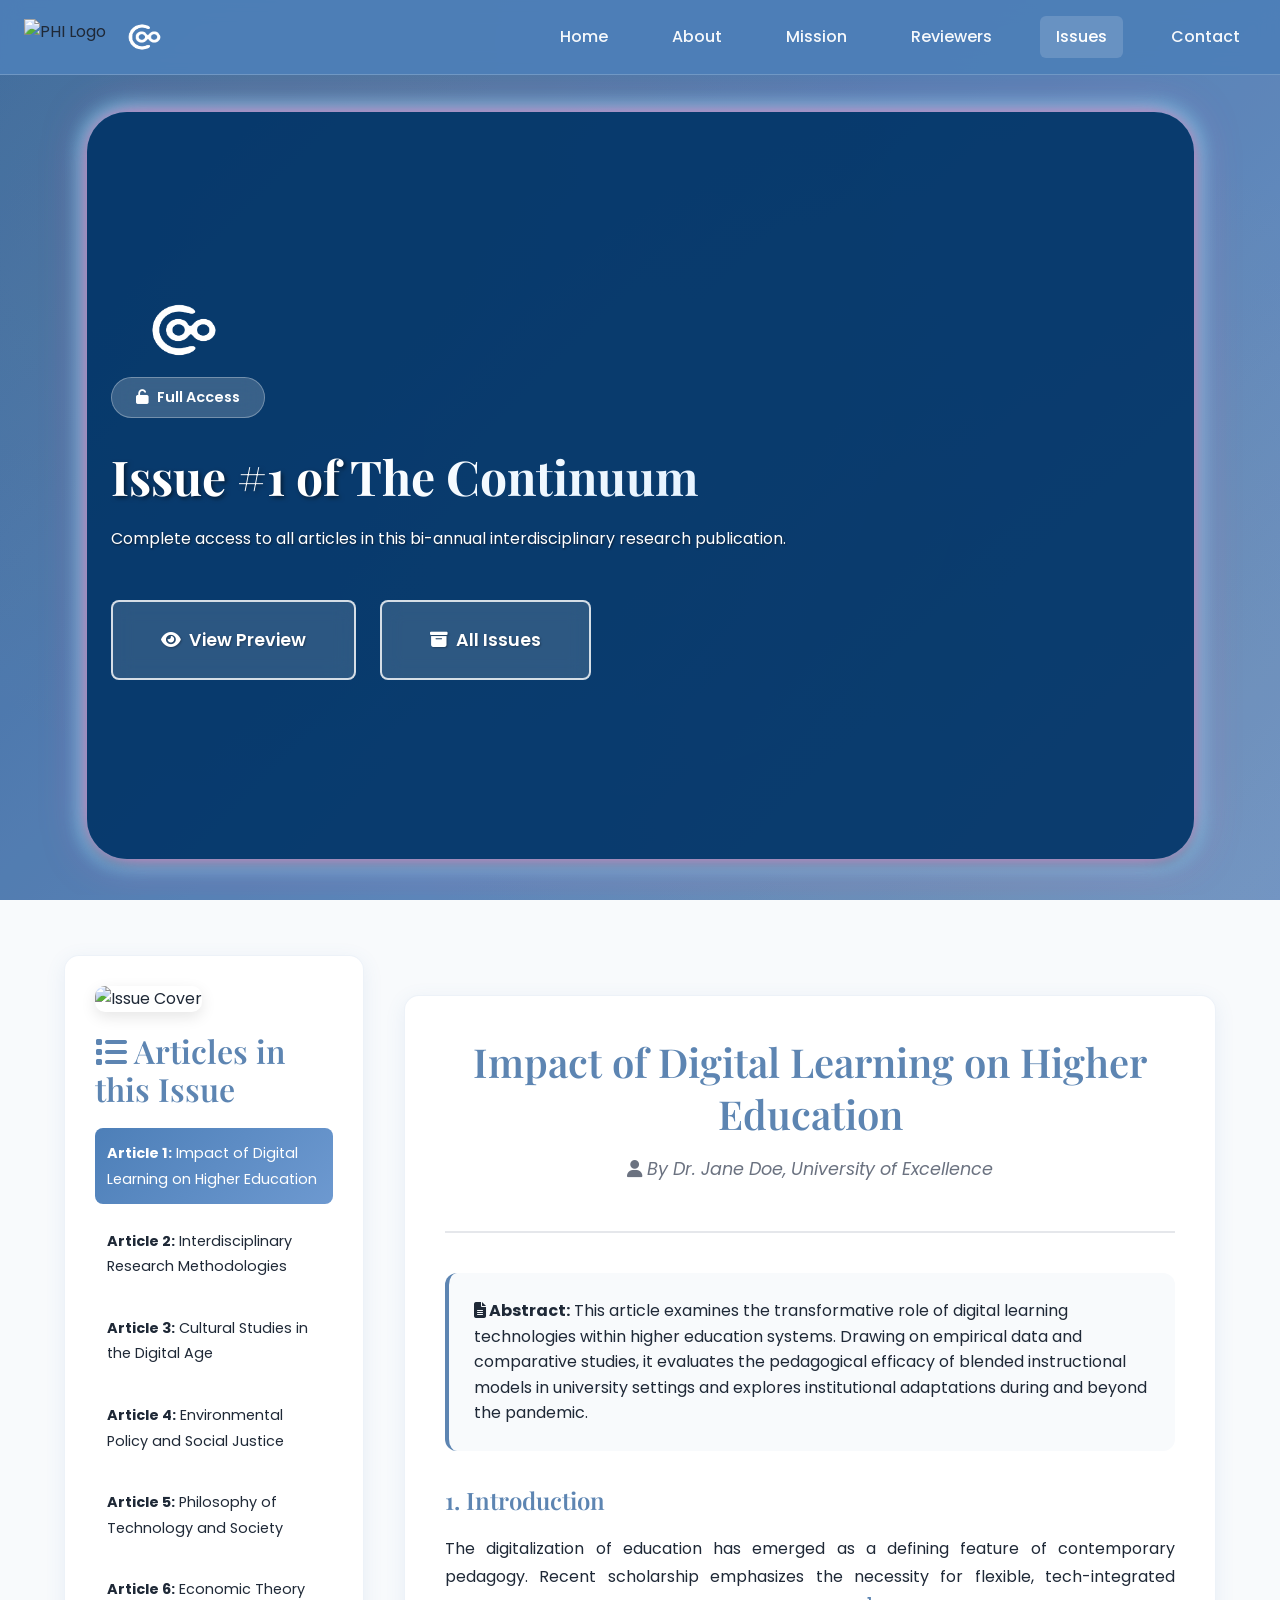
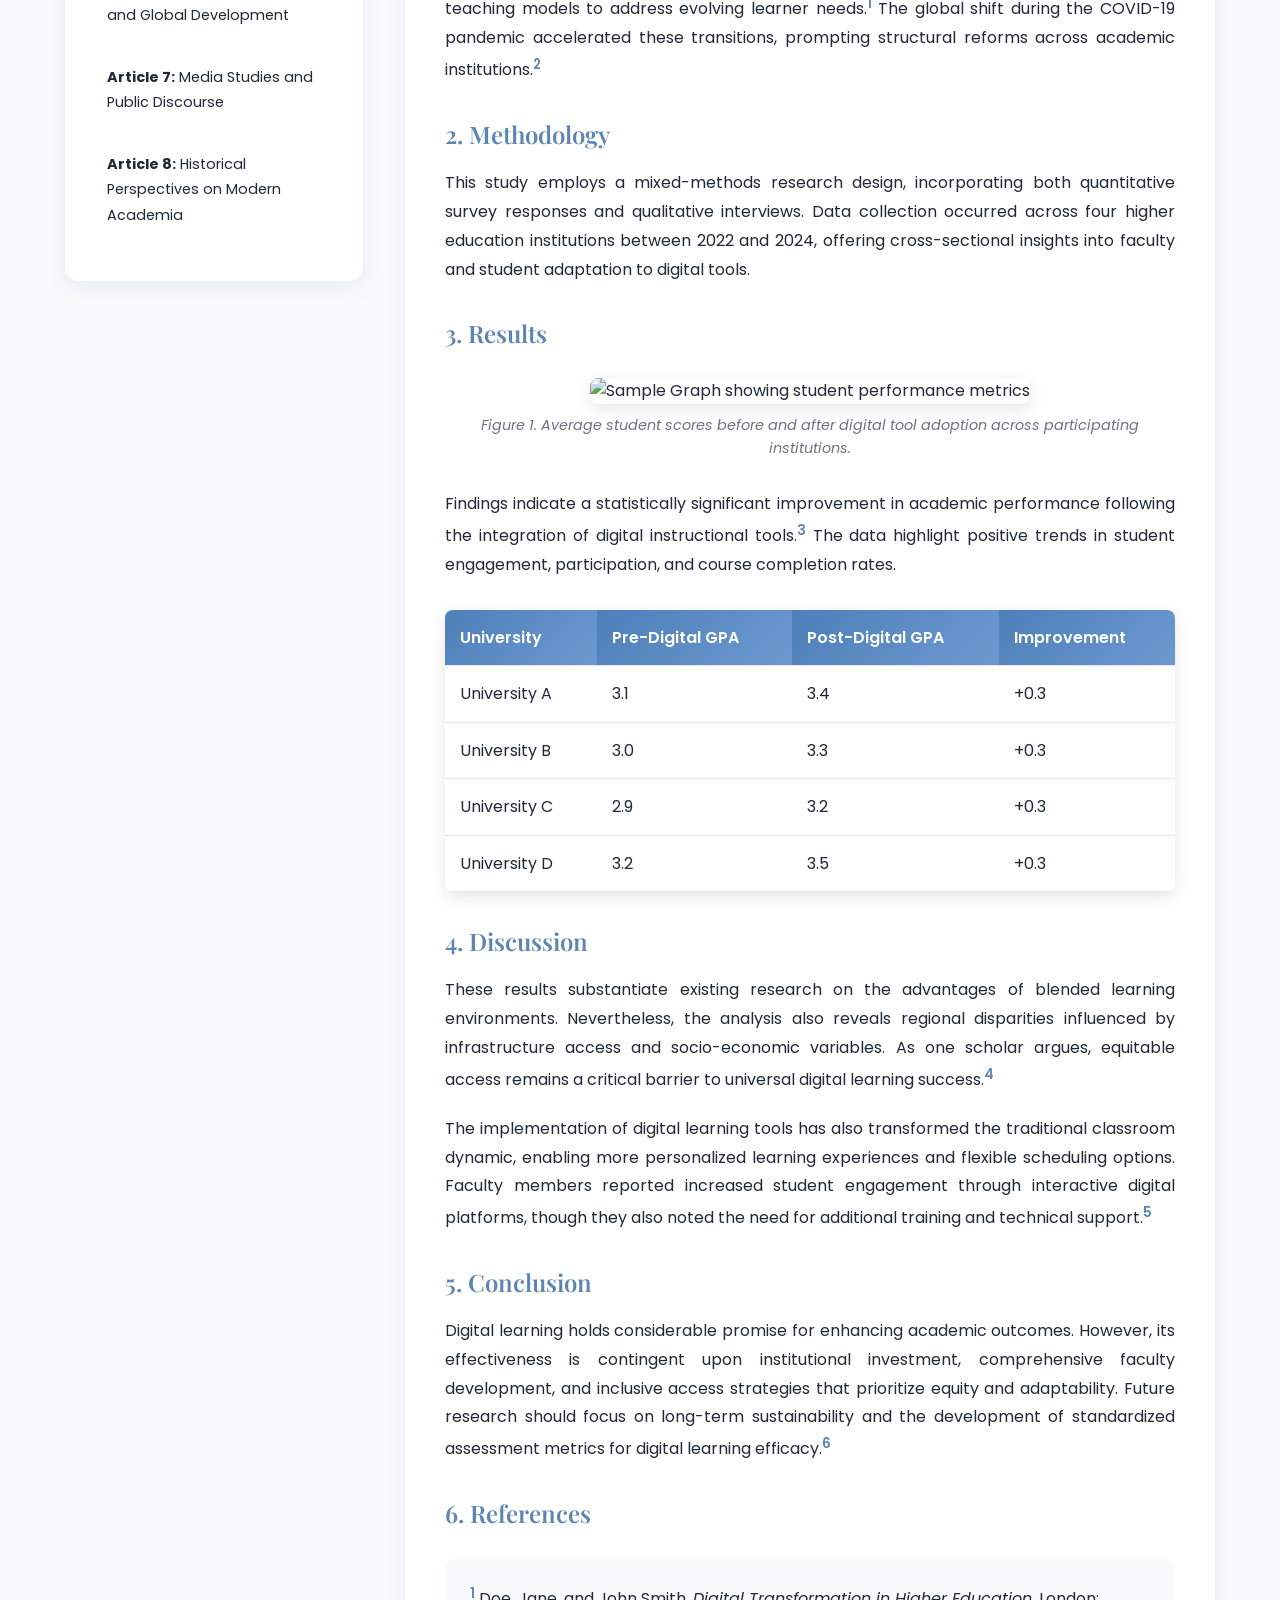
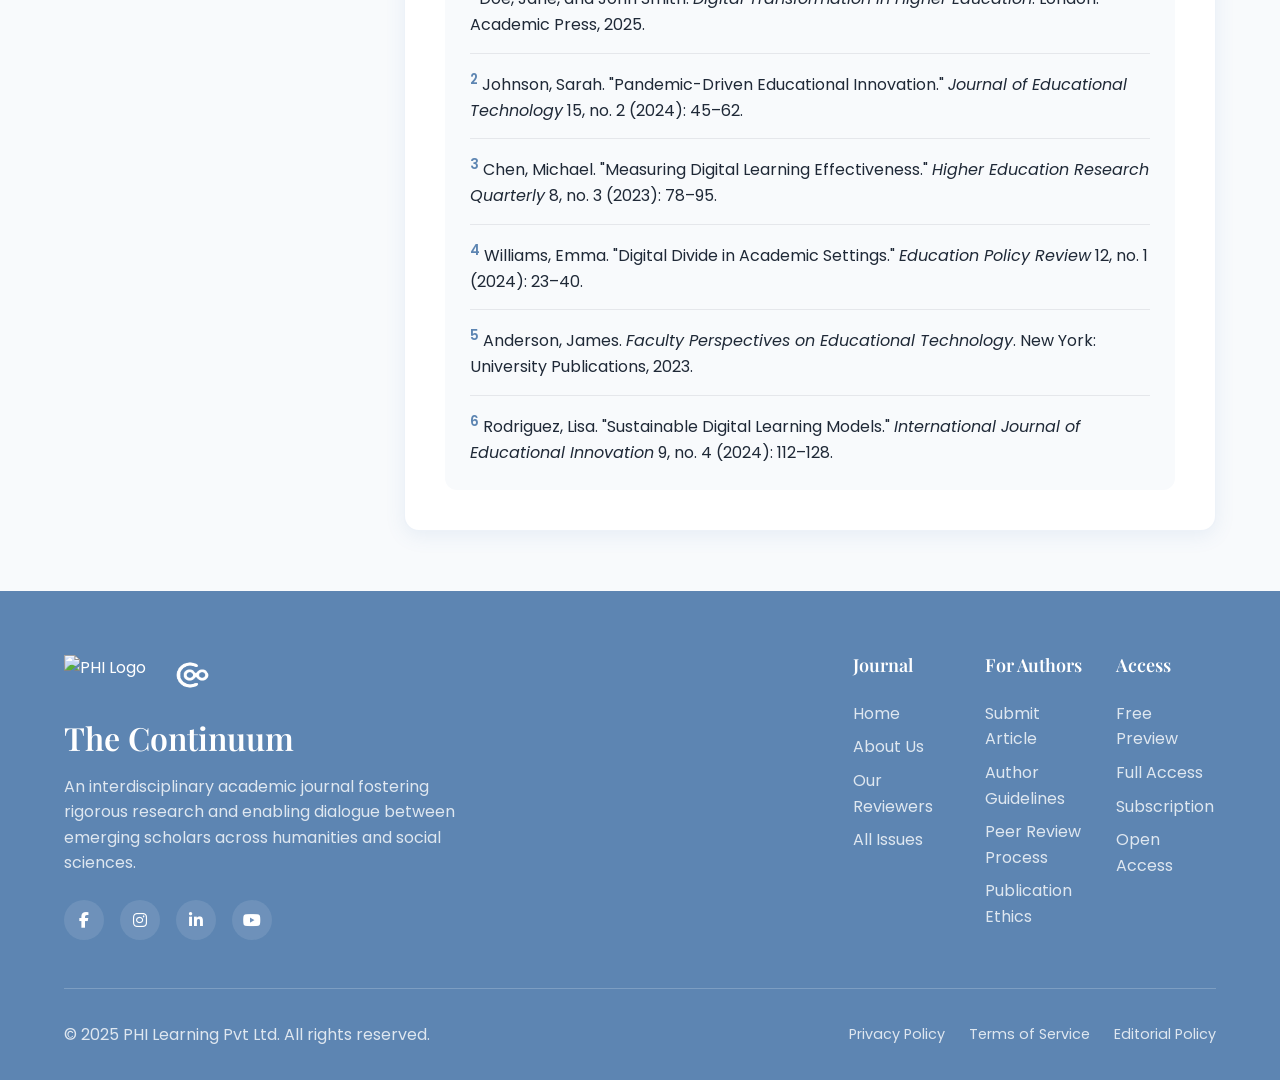
==== full-access.html @ c9cfe29e "df" ====
<!DOCTYPE html>
<html lang="en">
<head>
    <meta charset="UTF-8">
    <meta name="viewport" content="width=device-width, initial-scale=1.0">
    <title>The Continuum | Full Access - Issue #1</title>
    <link rel="stylesheet" href="intro-styles.css">
    <link href="https://fonts.googleapis.com/css2?family=Charlevoix+Pro:wght@700&family=Poppins:wght@300;400;500;600;700&family=Playfair+Display:wght@400;500;600;700&display=swap" rel="stylesheet">
    <link rel="stylesheet" href="https://cdnjs.cloudflare.com/ajax/libs/font-awesome/6.5.0/css/all.min.css">
    <link rel="stylesheet" href="https://cdnjs.cloudflare.com/ajax/libs/aos/2.3.4/aos.css">
    <style>
        /* Custom styles for full access page */
        .article-content {
            background: white;
            border-radius: 15px;
            padding: 40px;
            margin: 40px 0;
            box-shadow: 0 5px 20px rgba(77, 127, 184, 0.1);
            border: 1px solid rgba(77, 127, 184, 0.1);
        }
        
        .article-header {
            text-align: center;
            margin-bottom: 40px;
            padding-bottom: 30px;
            border-bottom: 2px solid var(--border-light);
        }
        
        .article-header h1 {
            color: var(--primary-blue);
            font-size: 2.5rem;
            margin-bottom: 15px;
            line-height: 1.3;
        }
        
        .article-author {
            color: var(--text-light);
            font-style: italic;
            font-size: 1.1rem;
        }
        
        .article-sidebar {
            background: white;
            border-radius: 15px;
            padding: 30px;
            box-shadow: 0 5px 20px rgba(77, 127, 184, 0.1);
            border: 1px solid rgba(77, 127, 184, 0.1);
            position: sticky;
            top: 120px;
            height: fit-content;
        }
        
        .sidebar-cover {
            width: 100%;
            border-radius: 10px;
            margin-bottom: 20px;
            box-shadow: 0 5px 15px rgba(0, 0, 0, 0.1);
        }
        
        .chapter-list {
            list-style: none;
            padding: 0;
        }
        
        .chapter-list li {
            margin-bottom: 12px;
            padding: 12px;
            border-radius: 8px;
            transition: background-color 0.3s ease;
        }
        
        .chapter-list li:hover {
            background: var(--bg-light);
        }
        
        .chapter-list li.active {
            background: var(--gradient-primary);
            color: white;
        }
        
        .chapter-list a {
            color: inherit;
            text-decoration: none;
            font-size: 0.9rem;
            line-height: 1.4;
        }
        
        .chapter-list li.active a {
            color: white;
        }
        
        .main-grid {
            display: grid;
            grid-template-columns: 300px 1fr;
            gap: 40px;
            margin-top: 40px;
        }
        
        .abstract {
            background: var(--bg-light);
            padding: 25px;
            border-radius: 12px;
            margin-bottom: 30px;
            border-left: 4px solid var(--primary-blue);
        }
        
        .article-text h2 {
            color: var(--primary-blue);
            margin-top: 35px;
            margin-bottom: 20px;
            font-size: 1.5rem;
        }
        
        .article-text p {
            line-height: 1.8;
            margin-bottom: 20px;
            text-align: justify;
        }
        
        .article-text figure {
            margin: 30px 0;
            text-align: center;
        }
        
        .article-text figure img {
            max-width: 100%;
            border-radius: 8px;
            box-shadow: 0 5px 15px rgba(0, 0, 0, 0.1);
        }
        
        .article-text figcaption {
            margin-top: 10px;
            font-style: italic;
            color: var(--text-light);
            font-size: 0.9rem;
        }
        
        .article-text table {
            width: 100%;
            border-collapse: collapse;
            margin: 30px 0;
            box-shadow: 0 5px 15px rgba(0, 0, 0, 0.1);
            border-radius: 8px;
            overflow: hidden;
        }
        
        .article-text table th,
        .article-text table td {
            padding: 15px;
            text-align: left;
            border-bottom: 1px solid var(--border-light);
        }
        
        .article-text table th {
            background: var(--gradient-primary);
            color: white;
            font-weight: 600;
        }
        
        .article-text table tr:hover {
            background: var(--bg-light);
        }
        
        .bibliography {
            background: var(--bg-light);
            padding: 25px;
            border-radius: 12px;
            margin-top: 30px;
        }
        
        .bib-entry {
            margin-bottom: 15px;
            padding-bottom: 15px;
            border-bottom: 1px solid var(--border-light);
            line-height: 1.6;
        }
        
        .bib-entry:last-child {
            border-bottom: none;
            margin-bottom: 0;
            padding-bottom: 0;
        }
        
        sup {
            color: var(--primary-blue);
            font-weight: 600;
        }
        
        .access-hero {
            background-image: linear-gradient(rgba(77, 127, 184, 0.9), rgba(93, 140, 196, 0.9)), url('bg-images/images-26.png');
            background-size: cover;
            background-position: center;
        }
        
        .access-hero .hero-title {
            color: white !important;
            text-shadow: 2px 2px 4px rgba(0, 0, 0, 0.5);
        }
        
        .access-hero .hero-subtitle {
            color: white !important;
            text-shadow: 1px 1px 2px rgba(0, 0, 0, 0.5);
        }
        
        .access-hero .hero-badge {
            background: rgba(255, 255, 255, 0.2);
            backdrop-filter: blur(10px);
            border: 1px solid rgba(255, 255, 255, 0.3);
        }
        
        .access-hero .hero-badge span {
            color: white !important;
            font-weight: 600;
        }
        
        .access-hero .hero-badge i {
            color: white !important;
        }
        
        .access-hero .btn {
            background: rgba(255, 255, 255, 0.15);
            color: white !important;
            border: 2px solid rgba(255, 255, 255, 0.8);
            backdrop-filter: blur(10px);
            font-weight: 600;
            text-shadow: 1px 1px 2px rgba(0, 0, 0, 0.3);
        }
        
        .access-hero .btn:hover {
            background: rgba(255, 255, 255, 0.25);
            border-color: white;
            transform: translateY(-2px);
            box-shadow: 0 10px 20px rgba(0, 0, 0, 0.2);
        }
        
        .access-hero .btn i {
            color: white !important;
        }
        
        .access-hero .gradient-text {
            background: linear-gradient(135deg, #ffffff 0%, #f0f8ff 50%, #e6f3ff 100%);
            -webkit-background-clip: text;
            -webkit-text-fill-color: transparent;
            background-clip: text;
            text-shadow: none;
        }
        
        @media (max-width: 1024px) {
            .main-grid {
                grid-template-columns: 1fr;
                gap: 30px;
            }
            
            .article-sidebar {
                position: static;
                order: -1;
            }
            
            .article-content {
                padding: 25px;
            }
        }
        
        @media (max-width: 768px) {
            .article-header h1 {
                font-size: 2rem;
            }
            
            .article-content {
                padding: 20px;
                margin: 20px 0;
            }
            
            .article-sidebar {
                padding: 20px;
            }
        }
    </style>
</head>
<body>
    <!-- Navigation -->
    <nav class="navbar">
        <div class="nav-container">
            <div class="nav-brand">
                <img src="images/PHI_White.png" alt="PHI Logo" class="nav-logo-phi">
                <img src="images/continuum-logo-white.png" alt="The Continuum Logo" class="nav-logo-continuum">
            </div>
            <div class="nav-menu">
                <a href="intro.html" class="nav-link">Home</a>
                <a href="intro.html#about" class="nav-link">About</a>
                <a href="intro.html#mission" class="nav-link">Mission</a>
                <a href="reviewers.html" class="nav-link">Reviewers</a>
                <a href="intro.html#issues" class="nav-link active">Issues</a>
                <a href="intro.html#contact" class="nav-link">Contact</a>
            </div>
            <div class="mobile-menu-toggle">
                <i class="fas fa-bars"></i>
            </div>
        </div>
    </nav>

    <!-- Hero Section -->
    <section class="hero access-hero">
        <div class="hero-background">
            <div class="hero-pattern"></div>
            <div class="hero-overlay"></div>
        </div>
        <div class="hero-container">
            <div class="hero-content" data-aos="fade-up" data-aos-duration="1000">
                <div class="hero-badge" data-aos="fade-down" data-aos-delay="200">
                    <i class="fas fa-unlock"></i>
                    <span>Full Access</span>
                </div>
                
                <img src="images/continuum-logo-white.png" alt="The Continuum" class="hero-logo" data-aos="zoom-in" data-aos-delay="400">
                
                <h1 class="hero-title" data-aos="fade-up" data-aos-delay="600">
                    Issue #1 of <span class="gradient-text">The Continuum</span>
                </h1>
                
                <p class="hero-subtitle" data-aos="fade-up" data-aos-delay="800">
                    Complete access to all articles in this bi-annual interdisciplinary research publication.
                </p>
                
                <div class="hero-actions" data-aos="fade-up" data-aos-delay="1000">
                    <a href="preview.html" class="btn btn-outline btn-large">
                        <i class="fas fa-eye"></i>
                        View Preview
                    </a>
                    <a href="all-issues.html" class="btn btn-outline btn-large">
                        <i class="fas fa-archive"></i>
                        All Issues
                    </a>
                </div>
            </div>
        </div>
    </section>

    <!-- Main Content -->
    <section class="about-section">
        <div class="container">
            <div class="main-grid">
                <!-- Sidebar -->
                <aside class="article-sidebar" data-aos="fade-right">
                    <img src="images/cover.png" alt="Issue Cover" class="sidebar-cover">
                    <h3 style="color: var(--primary-blue); margin-bottom: 20px;">
                        <i class="fas fa-list"></i> Articles in this Issue
                    </h3>
                    <ul class="chapter-list">
                        <li class="active">
                            <a href="#article1">
                                <strong>Article 1:</strong> Impact of Digital Learning on Higher Education
                            </a>
                        </li>
                        <li>
                            <a href="#article2">
                                <strong>Article 2:</strong> Interdisciplinary Research Methodologies
                            </a>
                        </li>
                        <li>
                            <a href="#article3">
                                <strong>Article 3:</strong> Cultural Studies in the Digital Age
                            </a>
                        </li>
                        <li>
                            <a href="#article4">
                                <strong>Article 4:</strong> Environmental Policy and Social Justice
                            </a>
                        </li>
                        <li>
                            <a href="#article5">
                                <strong>Article 5:</strong> Philosophy of Technology and Society
                            </a>
                        </li>
                        <li>
                            <a href="#article6">
                                <strong>Article 6:</strong> Economic Theory and Global Development
                            </a>
                        </li>
                        <li>
                            <a href="#article7">
                                <strong>Article 7:</strong> Media Studies and Public Discourse
                            </a>
                        </li>
                        <li>
                            <a href="#article8">
                                <strong>Article 8:</strong> Historical Perspectives on Modern Academia
                            </a>
                        </li>
                    </ul>
                </aside>

                <!-- Article Content -->
                <div class="article-content" data-aos="fade-left">
                    <header class="article-header">
                        <h1>Impact of Digital Learning on Higher Education</h1>
                        <p class="article-author">
                            <i class="fas fa-user"></i> By Dr. Jane Doe, University of Excellence
                        </p>
                    </header>

                    <div class="article-text">
                        <section class="abstract">
                            <strong><i class="fas fa-file-alt"></i> Abstract:</strong>
                            This article examines the transformative role of digital learning technologies within higher education systems. Drawing on empirical data and comparative studies, it evaluates the pedagogical efficacy of blended instructional models in university settings and explores institutional adaptations during and beyond the pandemic.
                        </section>

                        <h2>1. Introduction</h2>
                        <p>
                            The digitalization of education has emerged as a defining feature of contemporary pedagogy. Recent scholarship emphasizes the necessity for flexible, tech-integrated teaching models to address evolving learner needs.<sup>1</sup> The global shift during the COVID-19 pandemic accelerated these transitions, prompting structural reforms across academic institutions.<sup>2</sup>
                        </p>

                        <h2>2. Methodology</h2>
                        <p>
                            This study employs a mixed-methods research design, incorporating both quantitative survey responses and qualitative interviews. Data collection occurred across four higher education institutions between 2022 and 2024, offering cross-sectional insights into faculty and student adaptation to digital tools.
                        </p>

                        <h2>3. Results</h2>
                        <figure>
                            <img alt="Sample Graph showing student performance metrics" src="https://picsum.photos/400/300?random=1" />
                            <figcaption>
                                Figure 1. Average student scores before and after digital tool adoption across participating institutions.
                            </figcaption>
                        </figure>
                        
                        <p>
                            Findings indicate a statistically significant improvement in academic performance following the integration of digital instructional tools.<sup>3</sup> The data highlight positive trends in student engagement, participation, and course completion rates.
                        </p>
                        
                        <table>
                            <thead>
                                <tr>
                                    <th>University</th>
                                    <th>Pre-Digital GPA</th>
                                    <th>Post-Digital GPA</th>
                                    <th>Improvement</th>
                                </tr>
                            </thead>
                            <tbody>
                                <tr>
                                    <td>University A</td>
                                    <td>3.1</td>
                                    <td>3.4</td>
                                    <td>+0.3</td>
                                </tr>
                                <tr>
                                    <td>University B</td>
                                    <td>3.0</td>
                                    <td>3.3</td>
                                    <td>+0.3</td>
                                </tr>
                                <tr>
                                    <td>University C</td>
                                    <td>2.9</td>
                                    <td>3.2</td>
                                    <td>+0.3</td>
                                </tr>
                                <tr>
                                    <td>University D</td>
                                    <td>3.2</td>
                                    <td>3.5</td>
                                    <td>+0.3</td>
                                </tr>
                            </tbody>
                        </table>

                        <h2>4. Discussion</h2>
                        <p>
                            These results substantiate existing research on the advantages of blended learning environments. Nevertheless, the analysis also reveals regional disparities influenced by infrastructure access and socio-economic variables. As one scholar argues, equitable access remains a critical barrier to universal digital learning success.<sup>4</sup>
                        </p>
                        
                        <p>
                            The implementation of digital learning tools has also transformed the traditional classroom dynamic, enabling more personalized learning experiences and flexible scheduling options. Faculty members reported increased student engagement through interactive digital platforms, though they also noted the need for additional training and technical support.<sup>5</sup>
                        </p>

                        <h2>5. Conclusion</h2>
                        <p>
                            Digital learning holds considerable promise for enhancing academic outcomes. However, its effectiveness is contingent upon institutional investment, comprehensive faculty development, and inclusive access strategies that prioritize equity and adaptability. Future research should focus on long-term sustainability and the development of standardized assessment metrics for digital learning efficacy.<sup>6</sup>
                        </p>

                        <h2>6. References</h2>
                        <div class="bibliography">
                            <div class="bib-entry">
                                <sup>1</sup> Doe, Jane, and John Smith. <em>Digital Transformation in Higher Education</em>. London: Academic Press, 2025.
                            </div>
                            <div class="bib-entry">
                                <sup>2</sup> Johnson, Sarah. "Pandemic-Driven Educational Innovation." <em>Journal of Educational Technology</em> 15, no. 2 (2024): 45–62.
                            </div>
                            <div class="bib-entry">
                                <sup>3</sup> Chen, Michael. "Measuring Digital Learning Effectiveness." <em>Higher Education Research Quarterly</em> 8, no. 3 (2023): 78–95.
                            </div>
                            <div class="bib-entry">
                                <sup>4</sup> Williams, Emma. "Digital Divide in Academic Settings." <em>Education Policy Review</em> 12, no. 1 (2024): 23–40.
                            </div>
                            <div class="bib-entry">
                                <sup>5</sup> Anderson, James. <em>Faculty Perspectives on Educational Technology</em>. New York: University Publications, 2023.
                            </div>
                            <div class="bib-entry">
                                <sup>6</sup> Rodriguez, Lisa. "Sustainable Digital Learning Models." <em>International Journal of Educational Innovation</em> 9, no. 4 (2024): 112–128.
                            </div>
                        </div>
                    </div>
                </div>
            </div>
        </div>
    </section>

    <!-- Footer -->
    <footer class="footer">
        <div class="container">
            <div class="footer-content">
                <div class="footer-brand">
                    <div class="footer-logos">
                        <img src="images/PHI_White.png" alt="PHI Logo" class="footer-logo">
                        <img src="images/continuum-logo-white.png" alt="The Continuum Logo" class="footer-logo">
                    </div>
                    <h3>The Continuum</h3>
                    <p>An interdisciplinary academic journal fostering rigorous research and enabling dialogue between emerging scholars across humanities and social sciences.</p>
                    
                    <div class="social-links">
                        <a href="https://www.facebook.com/PHILEARNING" target="_blank">
                            <i class="fab fa-facebook-f"></i>
                        </a>
                        <a href="https://www.instagram.com/philearningdelhi/" target="_blank">
                            <i class="fab fa-instagram"></i>
                        </a>
                        <a href="https://www.linkedin.com/company/86816950/" target="_blank">
                            <i class="fab fa-linkedin-in"></i>
                        </a>
                        <a href="https://www.youtube.com/@philearning" target="_blank">
                            <i class="fab fa-youtube"></i>
                        </a>
                    </div>
                </div>
                
                <div class="footer-links">
                    <div class="footer-column">
                        <h4>Journal</h4>
                        <ul>
                            <li><a href="intro.html">Home</a></li>
                            <li><a href="intro.html#about">About Us</a></li>
                            <li><a href="reviewers.html">Our Reviewers</a></li>
                            <li><a href="all-issues.html">All Issues</a></li>
                        </ul>
                    </div>
                    
                    <div class="footer-column">
                        <h4>For Authors</h4>
                        <ul>
                            <li><a href="submit.html">Submit Article</a></li>
                            <li><a href="#">Author Guidelines</a></li>
                            <li><a href="#">Peer Review Process</a></li>
                            <li><a href="#">Publication Ethics</a></li>
                        </ul>
                    </div>
                    
                    <div class="footer-column">
                        <h4>Access</h4>
                        <ul>
                            <li><a href="preview.html">Free Preview</a></li>
                            <li><a href="full-access.html">Full Access</a></li>
                            <li><a href="#">Subscription</a></li>
                            <li><a href="#">Open Access</a></li>
                        </ul>
                    </div>
                </div>
            </div>
            
            <div class="footer-bottom">
                <div class="footer-copyright">
                    <p>&copy; 2025 PHI Learning Pvt Ltd. All rights reserved.</p>
                </div>
                <div class="footer-legal">
                    <a href="#">Privacy Policy</a>
                    <a href="#">Terms of Service</a>
                    <a href="#">Editorial Policy</a>
                </div>
            </div>
        </div>
    </footer>

    <!-- Scripts -->
    <script src="https://cdnjs.cloudflare.com/ajax/libs/aos/2.3.4/aos.js"></script>
    <script src="intro-script.js"></script>
</body>
</html>
---- intro-styles.css ----
/* Copied from styles.css for hero-content-box use */

.submission-modal {
  position: fixed;
  inset: 0;
  background: rgba(15, 23, 42, 0.75);
  display: none;
  align-items: center;
  justify-content: center;
  z-index: 9999;
}

.submission-modal.open {
  display: flex;
}

.submission-modal-content {
  background: #ffffff;
  max-width: 480px;
  width: 90%;
  padding: 2rem 2.5rem;
  border-radius: 16px;
  box-shadow: 0 25px 50px rgba(0,0,0,0.25);
  position: relative;
  text-align: left;
  font-family: "Poppins", system-ui, -apple-system, BlinkMacSystemFont, "Segoe UI", sans-serif;
}

.submission-modal-content h2 {
  margin: 0 0 0.75rem;
  font-size: 1.5rem;
  font-weight: 600;
  color: #111827;
}

.submission-modal-content p {
  margin: 0;
  font-size: 0.95rem;
  line-height: 1.6;
  color: #374151;
}

.submission-modal-close {
  position: absolute;
  top: 0.75rem;
  right: 0.75rem;
  border: none;
  background: transparent;
  font-size: 1.5rem;
  cursor: pointer;
  line-height: 1;
  color: #6b7280;
}
.submission-modal-close:hover {
  color: #111827;
}



.hero-content-box {
    background-color: rgba(0, 51, 102, 0.9);
    box-shadow: 0 0 20px hotpink, 0 0 40px rgba(255, 105, 180, 0.5),
                            0 0 20px 5px #00ffff, 0 4px 10px rgba(0, 0, 0, 0.8);
    padding: 2em 3em;
    border-radius: 20px;
    min-width: 100%;
    min-height: 400%;
    width: 100%;
    display: flex;
    flex-direction: column;
    align-items: center;
    margin: 2em auto;
    color: #fff;
}

.hero-content-box h2, .hero-heading {
    font-size: 2.8rem;
    font-weight: bold;
    text-shadow: 2px 2px 5px #000;
    font-family: Impact, Haettenschweiler, 'Arial Narrow Bold', sans-serif;
    text-align: center;
}

.hero-content-box p, .hero-subtext {
    font-size: 1.4rem;
    text-shadow: 1px 1px 3px #000;
    padding-bottom: 20px;
    text-align: center;
}
/* The Continuum Journal - Intro Page Styles */

/* Reset and Base Styles */
* {
    margin: 0;
    padding: 0;
    box-sizing: border-box;
}

:root {
    /* Brand Colors - Yale Blue Theme (Lightened by 70%) */
    --primary-blue: #5d85b2;
    --secondary-blue: #5d8cc4;
    --tertiary-blue: #6d99d0;
    --accent-blue: #7da6dc;
    --light-blue: #8db3e8;
    --continuum-gold: #D4AF37;
    
    /* Gradients (Lightened) */
    --gradient-primary: linear-gradient(135deg, #4d7fb8 0%, #5d8cc4 50%, #6d99d0 100%);
    --gradient-secondary: linear-gradient(135deg, #7da6dc 0%, #8db3e8 100%);
    --gradient-accent: linear-gradient(135deg, #D4AF37 0%, #f59e0b 100%);
    --gradient-hero: linear-gradient(135deg, #4d7fb8 0%, #5d8cc4 25%, #6d99d0 50%, #7da6dc 75%, #8db3e8 100%);
    
    /* Neutral Colors */
    --text-dark: #1f2937;
    --text-medium: #374151;
    --text-light: #6b7280;
    --text-muted: #9ca3af;
    --bg-white: #ffffff;
    --bg-light: #f8fafc;
    --bg-gray: #f3f4f6;
    --border-light: #e5e7eb;
    --border-medium: #d1d5db;
    
    /* Typography */
    --font-primary: 'Poppins', -apple-system, BlinkMacSystemFont, 'Segoe UI', Roboto, sans-serif;
    --font-display: 'Playfair Display', Georgia, serif;
    --font-accent: 'Charlevoix Pro', serif;
    
    /* Spacing */
    --space-xs: 0.25rem;
    --space-sm: 0.5rem;
    --space-md: 1rem;
    --space-lg: 1.5rem;
    --space-xl: 2rem;
    --space-2xl: 3rem;
    --space-3xl: 4rem;
    --space-4xl: 5rem;
    
    /* Shadows */
    --shadow-sm: 0 1px 2px 0 rgba(0, 0, 0, 0.05);
    --shadow-md: 0 4px 6px -1px rgba(0, 0, 0, 0.1), 0 2px 4px -1px rgba(0, 0, 0, 0.06);
    --shadow-lg: 0 10px 15px -3px rgba(0, 0, 0, 0.1), 0 4px 6px -2px rgba(0, 0, 0, 0.05);
    --shadow-xl: 0 20px 25px -5px rgba(0, 0, 0, 0.1), 0 10px 10px -5px rgba(0, 0, 0, 0.04);
    --shadow-2xl: 0 25px 50px -12px rgba(0, 0, 0, 0.25);
    
    /* Transitions */
    --transition-fast: 0.15s ease;
    --transition-medium: 0.3s ease;
    --transition-slow: 0.5s ease;
}

/* Base Styles */
html {
    scroll-behavior: smooth;
}

body {
    font-family: var(--font-primary);
    line-height: 1.6;
    color: var(--text-dark);
    background-color: var(--bg-white);
    overflow-x: hidden;
    padding-top: 75px; /* Account for fixed navbar height */
}

.container {
    max-width: 1200px;
    margin: 0 auto;
    padding: 0 var(--space-lg);
}

/* Typography */
h1, h2, h3, h4, h5, h6 {
    font-family: var(--font-display);
    font-weight: 600;
    line-height: 1.2;
    color: var(--text-dark);
    margin-bottom: var(--space-md);
}

h1 { font-size: 3.5rem; }
h2 { font-size: 2.5rem; }
h3 { font-size: 2rem; }
h4 { font-size: 1.5rem; }
h5 { font-size: 1.25rem; }
h6 { font-size: 1rem; }

p {
    margin-bottom: var(--space-md);
    line-height: 1.7;
}

.lead {
    font-size: 1.25rem;
    font-weight: 400;
    color: var(--text-medium);
}

.gradient-text {
    background: var(--gradient-primary);
    -webkit-background-clip: text;
    -webkit-text-fill-color: transparent;
    background-clip: text;
}

/* Buttons */
.btn {
    display: inline-flex;
    align-items: center;
    justify-content: center;
    gap: var(--space-sm);
    padding: var(--space-md) var(--space-xl);
    border: none;
    border-radius: 0.5rem;
    font-weight: 600;
    font-size: 0.95rem;
    text-decoration: none;
    cursor: pointer;
    transition: var(--transition-medium);
    text-align: center;
    white-space: nowrap;
}

.btn-primary {
    background: var(--gradient-primary);
    color: white;
}

.btn-primary:hover {
    transform: translateY(-2px);
    box-shadow: var(--shadow-lg);
}

.btn-outline {
    background: transparent;
    color: var(--primary-blue);
    border: 2px solid var(--primary-blue);
}

.btn-outline:hover {
    background: var(--primary-blue);
    color: white;
}

.btn-large {
    padding: var(--space-lg) var(--space-2xl);
    font-size: 1.1rem;
}

/* Navigation */
.navbar {
    position: fixed;
    top: 0;
    left: 0;
    right: 0;
    background: rgba(77, 127, 184, 0.95); /* Lightened version of primary blue */
    backdrop-filter: blur(10px);
    border-bottom: 1px solid rgba(255, 255, 255, 0.2);
    z-index: 1000;
    transition: var(--transition-medium);
}

.nav-container {
    max-width: 1400px;
    margin: 0 auto;
    display: flex;
    align-items: center;
    justify-content: space-between;
    padding: var(--space-md) var(--space-lg);
}

.nav-brand {
    display: flex;
    align-items: center;
    gap: var(--space-md);
}

.nav-logo-phi {
    height: 35px;
    width: auto;
}

.nav-logo-continuum {
    height: 40px;
    width: auto;
}

.nav-menu {
    display: flex;
    align-items: center;
    gap: var(--space-xl);
}

.nav-link {
    color: rgba(255, 255, 255, 0.95); /* Slightly more opaque for better contrast */
    font-weight: 500;
    padding: var(--space-sm) var(--space-md);
    border-radius: 0.375rem;
    transition: var(--transition-medium);
    text-decoration: none;
}

.nav-link:hover,
.nav-link.active {
    color: white;
    background: rgba(255, 255, 255, 0.15); /* Slightly more visible on lighter background */
}

.nav-cta {
    margin-left: var(--space-lg);
}

.mobile-menu-toggle {
    display: none;
    font-size: 1.5rem;
    color: white;
    cursor: pointer;
}

/* Hero Section */
.hero {
    /* position: relative; */
    min-height: calc(100vh - 80px); /* Subtract navbar height from viewport height */
    display: flex;
    align-items: center;
    overflow: hidden;
}

.hero-background {
    position: absolute;
    top: 0;
    left: 0;
    right: 0;
    bottom: 0;
    background: var(--gradient-hero);
}

.hero-pattern {
    position: absolute;
    top: 0;
    left: 0;
    right: 0;
    bottom: 0;
    background-image: 
        radial-gradient(circle at 25% 25%, rgba(212, 175, 55, 0.1) 0%, transparent 50%),
        radial-gradient(circle at 75% 75%, rgba(212, 175, 55, 0.1) 0%, transparent 50%),
        radial-gradient(circle at 50% 50%, rgba(255, 255, 255, 0.03) 0%, transparent 50%);
    animation: float 8s ease-in-out infinite;
}

.hero-overlay {
    position: absolute;
    top: 0;
    left: 0;
    right: 0;
    bottom: 0;
    background: rgba(0, 33, 71, 0.2);
}

.hero-container {
    background-color: rgba(0, 51, 102, 0.9);
    box-shadow: 0 0 20px hotpink, 0 0 40px rgba(255, 105, 180, 0.5),
              0 0 20px 5px #00ffff, 0 4px 10px rgba(0, 0, 0, 0.8);
    position: relative;
    border-radius: 40px;
    z-index: 2;
    /* border-radius: 20px; */
    max-width: 1200px;
    margin: 0 auto;
    padding: 1.5rem;
    display: grid;
    grid-template-columns: 1fr 320px;
    gap: var(--space-3xl);
    align-items: center;
    min-height: 83vh;
}

.hero-content {
    color: white;
}

.hero-badge {
    display: inline-flex;
    align-items: center;
    gap: var(--space-sm);
    background: rgba(212, 175, 55, 0.2);
    border: 1px solid var(--continuum-gold);
    color: var(--continuum-gold);
    padding: var(--space-sm) var(--space-lg);
    border-radius: 2rem;
    font-size: 0.9rem;
    font-weight: 500;
    margin-bottom: var(--space-xl);
}

.hero-logo {
    height: 80px;
    width: auto;
    margin-bottom: var(--space-xl);
    position: relative;
    right: 130px;
}

@media (max-width: 768px) {
    .hero-logo {
        height: 80px;
        width: auto;
        margin-bottom: var(--space-xl);
    }
}
.hero-title {
    font-size: 3rem;
    font-weight: 700;
    margin-bottom: var(--space-lg);
    line-height: 1.1;
    color: white;
}

.hero-subtitle {
    font-size: 1.5 rem;
    margin-bottom: var(--space-2xl);
    opacity: 0.9;
    line-height: 1.6;
}

.hero-features {
    display: flex;
    flex-wrap: wrap;
    gap: var(--space-md);
    margin-bottom: var(--space-2xl);
}

.feature-pill {
    display: flex;
    align-items: center;
    gap: var(--space-sm);
    background: rgba(255, 255, 255, 0.1);
    backdrop-filter: blur(10px);
    border: 1px solid rgba(255, 255, 255, 0.2);
    padding: var(--space-sm) var(--space-lg);
    border-radius: 1.5rem;
    font-size: 0.9rem;
    font-weight: 500;
}

.feature-pill i {
    color: var(--continuum-gold);
}

.hero-actions {
    display: flex;
    gap: var(--space-lg);
    flex-wrap: wrap;
}

.hero-visual {
    display: flex;
    justify-content: center;
    align-items: center;
}

.journal-preview {
    position: relative;
    border-radius: 1rem;
    overflow: hidden;
    box-shadow: var(--shadow-2xl);
    transition: var(--transition-medium);
}

.journal-preview:hover {
    transform: translateY(-10px) scale(1.02);
}

.cover-image {
    width: 100%;
    height: auto;
    display: block;
}

.preview-overlay {
    position: absolute;
    top: 0;
    left: 0;
    right: 0;
    bottom: 0;
    background: linear-gradient(to top, rgba(0, 33, 71, 0.9) 0%, transparent 60%);
    display: flex;
    align-items: flex-end;
    padding: var(--space-xl);
    opacity: 0;
    transition: var(--transition-medium);
}

.journal-preview:hover .preview-overlay {
    opacity: 1;
}

.preview-content {
    color: white;
    text-align: center;
    width: 100%;
}

.preview-content h3 {
    color: white;
    margin-bottom: var(--space-sm);
}

.preview-content p {
    margin-bottom: var(--space-lg);
    opacity: 0.9;
}

.preview-btn {
    background: var(--continuum-gold);
    color: var(--primary-blue);
    padding: var(--space-sm) var(--space-lg);
    border-radius: 0.5rem;
    text-decoration: none;
    font-weight: 600;
    transition: var(--transition-medium);
}

.preview-btn:hover {
    background: white;
    transform: translateY(-2px);
}

.scroll-indicator {
    position: absolute;
    bottom: var(--space-xl);
    left: 50%;
    transform: translateX(-50%);
    text-align: center;
    color: rgba(255, 255, 255, 0.8);
    z-index: 999;
}

.scroll-text {
    font-size: 0.9rem;
    margin-bottom: var(--space-sm);
}

.scroll-arrow {
    width: 24px;
    height: 24px;
    border: 2px solid rgba(255, 255, 255, 0.8);
    border-top: none;
    border-left: none;
    transform: rotate(45deg);
    margin: 0 auto;
    animation: bounce 2s infinite;
}

/* Animations */
@keyframes float {
    0%, 100% { transform: translateY(0px) rotate(0deg); }
    50% { transform: translateY(-20px) rotate(1deg); }
}

@keyframes bounce {
    0%, 20%, 50%, 80%, 100% { transform: translateY(0) rotate(45deg); }
    40% { transform: translateY(-10px) rotate(45deg); }
    60% { transform: translateY(-5px) rotate(45deg); }
}

/* Section Styles */
.section {
    padding: var(--space-4xl) 0;
}

.section-header {
    text-align: center;
    margin-bottom: var(--space-3xl);
}

.section-title {
    color: var(--text-dark);
    margin-bottom: var(--space-md);
}

.section-subtitle {
    font-size: 1.125rem;
    color: var(--text-light);
    max-width: 600px;
    margin: 0 auto;
}

/* About Section */
.about-section {
    background: var(--bg-light);
    padding: 20px;
}

.about-content {
    display: grid;
    grid-template-columns: 1fr 1fr;
    gap: var(--space-3xl);
    align-items: start;
}

.about-highlight {
    margin-bottom: var(--space-xl);
    padding: var(--space-xl);
    background: var(--bg-white);
    border-radius: 1rem;
    border-left: 4px solid var(--primary-blue);
}

.about-highlight h3 {
    color: var(--primary-blue);
    margin-bottom: var(--space-md);
}

.about-values {
    margin-top: var(--space-xl);
}

.about-values h4 {
    color: var(--primary-blue);
    margin-bottom: var(--space-lg);
}

.values-list {
    list-style: none;
}

.values-list li {
    display: flex;
    align-items: flex-start;
    gap: var(--space-md);
    margin-bottom: var(--space-lg);
    padding: var(--space-md);
    background: var(--bg-white);
    border-radius: 0.5rem;
    border: 1px solid var(--border-light);
}

.values-list i {
    color: var(--continuum-gold);
    font-size: 1.25rem;
    margin-top: var(--space-xs);
}

.stats-grid {
    display: grid;
    grid-template-columns: repeat(2, 1fr);
    gap: var(--space-lg);
    margin-bottom: var(--space-xl);
}

.stat-card {
    background: var(--bg-white);
    padding: var(--space-xl);
    border-radius: 1rem;
    text-align: center;
    box-shadow: var(--shadow-md);
    transition: var(--transition-medium);
}

.stat-card:hover {
    transform: translateY(-5px);
    box-shadow: var(--shadow-lg);
}

.stat-icon {
    width: 60px;
    height: 60px;
    background: var(--gradient-primary);
    border-radius: 50%;
    display: flex;
    align-items: center;
    justify-content: center;
    margin: 0 auto var(--space-md);
}

.stat-icon i {
    color: white;
    font-size: 1.5rem;
}

.stat-number {
    font-size: 2.5rem;
    font-weight: 700;
    color: var(--primary-blue);
    display: block;
    margin-bottom: var(--space-sm);
}

.stat-label {
    color: var(--text-light);
    font-size: 0.9rem;
    text-transform: uppercase;
    letter-spacing: 0.5px;
}

.feature-image {
    width: 100%;
    height: auto;
    border-radius: 1rem;
    box-shadow: var(--shadow-lg);
}

/* Mission Section */
.mission-section {
    background: var(--gradient-primary);
    color: white;
    height: 100%;
    padding: 40px;
}

.mission-grid {
    display: grid;
    grid-template-columns: repeat(auto-fit, minmax(300px, 1fr));
    gap: var(--space-2xl);
    /* transform: translateY(65px); */
}

.mission-card {
    background: rgba(255, 255, 255, 0.1);
    backdrop-filter: blur(10px);
    border: 1px solid rgba(255, 255, 255, 0.2);
    border-radius: 1rem;
    padding: var(--space-2xl);
    text-align: center;
    transition: var(--transition-medium);
    
}

.mission-card:hover {
    transform: translateY(-5px);
    background: rgba(255, 255, 255, 0.15);
}

.mission-icon {
    width: 80px;
    height: 80px;
    background: var(--continuum-gold);
    border-radius: 50%;
    display: flex;
    align-items: center;
    justify-content: center;
    margin: 0 auto var(--space-lg);
}

.mission-icon i {
    font-size: 2rem;
    color: var(--primary-blue);
}

.mission-card h3 {
    color: white;
    margin-bottom: var(--space-md);
}

.mission-card p {
    color: rgba(255, 255, 255, 0.9);
    line-height: 1.6;
}

/* Features Section */
.features-section {
    background: var(--bg-light);
    padding: 20px;
}
.features-grid {
    display: grid;
    grid-template-columns: repeat(auto-fit, minmax(350px, 1fr));
    gap: var(--space-xl);
}

.feature-card {
    background: var(--bg-white);
    border-radius: 1rem;
    padding: var(--space-2xl);
    box-shadow: var(--shadow-md);
    transition: var(--transition-medium);
    position: relative;
    overflow: hidden;
}

.feature-card::before {
    content: '';
    position: absolute;
    top: 0;
    left: 0;
    right: 0;
    height: 4px;
    background: var(--gradient-primary);
}

.feature-card:hover {
    transform: translateY(-5px);
    box-shadow: var(--shadow-lg);
}

.feature-icon {
    width: 70px;
    height: 70px;
    background: var(--gradient-primary);
    border-radius: 50%;
    display: flex;
    align-items: center;
    justify-content: center;
    margin-bottom: var(--space-lg);
}

.feature-icon i {
    font-size: 1.75rem;
    color: white;
}

.feature-card h3 {
    margin-bottom: var(--space-md);
    color: var(--primary-blue);
}

.feature-card p {
    color: var(--text-light);
    margin-bottom: var(--space-lg);
    line-height: 1.6;
}

.feature-highlight {
    display: inline-block;
    background: var(--gradient-accent);
    color: white;
    padding: var(--space-xs) var(--space-md);
    border-radius: 1rem;
    font-size: 0.8rem;
    font-weight: 600;
    text-transform: uppercase;
    letter-spacing: 0.5px;
}

/* Process Section */
.process-section {
    background: var(--bg-light);
    padding: 20px;
}

.process-timeline {
    position: relative;
    margin-bottom: var(--space-3xl);
}

.process-timeline::before {
    content: '';
    position: absolute;
    left: 50%;
    top: 0;
    bottom: 0;
    width: 2px;
    background: var(--gradient-primary);
    transform: translateX(-50%);
}

.timeline-item {
    display: flex;
    align-items: center;
    margin-bottom: var(--space-3xl);
    position: relative;
}

.timeline-item:nth-child(even) {
    flex-direction: row-reverse;
}

.timeline-item:nth-child(even) .timeline-content {
    text-align: right;
}

.timeline-marker {
    position: absolute;
    left: 50%;
    transform: translateX(-50%);
    z-index: 2;
}

.step-number {
    width: 60px;
    height: 60px;
    background: var(--gradient-primary);
    color: white;
    border-radius: 50%;
    display: flex;
    align-items: center;
    justify-content: center;
    font-size: 1.5rem;
    font-weight: 700;
    box-shadow: var(--shadow-lg);
}

.timeline-content {
    flex: 1;
    background: var(--bg-white);
    padding: var(--space-2xl);
    border-radius: 1rem;
    box-shadow: var(--shadow-md);
    margin: 0 var(--space-3xl);
    max-width: 450px;
}

.timeline-item:nth-child(odd) .timeline-content {
    margin-left: 0;
}

.timeline-item:nth-child(even) .timeline-content {
    margin-right: 0;
}

.timeline-content h3 {
    color: var(--primary-blue);
    margin-bottom: var(--space-md);
}

.timeline-content p {
    color: var(--text-light);
    margin-bottom: var(--space-lg);
    line-height: 1.6;
}

.timeline-features {
    display: flex;
    flex-wrap: wrap;
    gap: var(--space-sm);
}

.feature-tag {
    display: inline-flex;
    align-items: center;
    gap: var(--space-xs);
    background: var(--bg-light);
    color: var(--text-medium);
    padding: var(--space-xs) var(--space-sm);
    border-radius: 1rem;
    font-size: 0.8rem;
    font-weight: 500;
}

.feature-tag i {
    color: var(--continuum-gold);
    font-size: 0.7rem;
}

.process-cta {
    background: var(--bg-white);
    border-radius: 1rem;
    padding: var(--space-3xl);
    text-align: center;
    box-shadow: var(--shadow-lg);
}

.cta-content h3 {
    color: var(--primary-blue);
    margin-bottom: var(--space-md);
}

.cta-content p {
    color: var(--text-light);
    margin-bottom: var(--space-xl);
    font-size: 1.125rem;
}

.cta-buttons {
    display: flex;
    gap: var(--space-lg);
    justify-content: center;
    flex-wrap: wrap;
}

/* Issues Section */

.issues-section {
    background: var(--bg-light);
    padding: 20px;
}
.issues-grid {
    display: grid;
    grid-template-columns: 1fr 400px;
    gap: var(--space-3xl);
    align-items: start;
}

.issue-card {
    background: var(--bg-white);
    border-radius: 1rem;
    overflow: hidden;
    box-shadow: var(--shadow-lg);
    position: relative;
}

.issue-card.featured {
    border: 2px solid var(--continuum-gold);
}

.issue-badge {
    position: absolute;
    top: var(--space-lg);
    right: var(--space-lg);
    background: var(--continuum-gold);
    color: var(--primary-blue);
    padding: var(--space-sm) var(--space-lg);
    border-radius: 1rem;
    font-size: 0.8rem;
    font-weight: 600;
    text-transform: uppercase;
    z-index: 2;
}

.issue-cover {
    position: relative;
    overflow: hidden;
}

.issue-cover img {
    width: 100%;
    height: 640px;
    object-fit: cover;
    transition: var(--transition-medium);
}

.issue-card:hover .issue-cover img {
    transform: scale(1.05);
}

.issue-content {
    padding: var(--space-2xl);
}

.issue-content h3 {
    color: var(--primary-blue);
    margin-bottom: var(--space-sm);
}

.issue-date {
    color: var(--text-light);
    font-size: 0.9rem;
    margin-bottom: var(--space-md);
    font-weight: 500;
}

.issue-description {
    color: var(--text-medium);
    margin-bottom: var(--space-xl);
    line-height: 1.6;
}

.issue-actions {
    display: flex;
    gap: var(--space-md);
}

.access-options h3 {
    color: var(--primary-blue);
    margin-bottom: var(--space-xl);
    text-align: center;
}

.access-card {
    background: var(--bg-white);
    border-radius: 1rem;
    padding: var(--space-xl);
    margin-bottom: var(--space-lg);
    box-shadow: var(--shadow-md);
    transition: var(--transition-medium);
    text-align: center;
}

.access-card:hover {
    transform: translateY(-3px);
    box-shadow: var(--shadow-lg);
}

.access-icon {
    width: 60px;
    height: 60px;
    background: var(--gradient-primary);
    border-radius: 50%;
    display: flex;
    align-items: center;
    justify-content: center;
    margin: 0 auto var(--space-lg);
}

.access-icon i {
    color: white;
    font-size: 1.5rem;
}

.access-card h4 {
    color: var(--primary-blue);
    margin-bottom: var(--space-md);
}

.access-card p {
    color: var(--text-light);
    margin-bottom: var(--space-lg);
    line-height: 1.5;
}

.access-link {
    display: inline-flex;
    align-items: center;
    gap: var(--space-sm);
    color: var(--primary-blue);
    font-weight: 600;
    text-decoration: none;
    transition: var(--transition-medium);
}

.access-link:hover {
    color: var(--secondary-blue);
    transform: translateX(5px);
}

/* Contact Section */
.contact-section {
    background: var(--bg-light);
}

.contact-grid {
    display: grid;
    grid-template-columns: 1fr 1fr;
    gap: var(--space-3xl);
}

.contact-card {
    background: var(--bg-white);
    border-radius: 1rem;
    padding: var(--space-2xl);
    margin-bottom: var(--space-lg);
    box-shadow: var(--shadow-md);
    transition: var(--transition-medium);
}

.contact-card:hover {
    transform: translateY(-3px);
    box-shadow: var(--shadow-lg);
}

.contact-icon {
    width: 60px;
    height: 60px;
    background: var(--gradient-primary);
    border-radius: 50%;
    display: flex;
    align-items: center;
    justify-content: center;
    margin-bottom: var(--space-lg);
}

.contact-icon i {
    color: white;
    font-size: 1.5rem;
}

.contact-card h3 {
    color: var(--primary-blue);
    margin-bottom: var(--space-md);
}

.contact-card p {
    color: var(--text-light);
    margin-bottom: var(--space-md);
}

.contact-link {
    color: var(--primary-blue);
    font-weight: 600;
    text-decoration: none;
}

.contact-link:hover {
    color: var(--secondary-blue);
}

.contact-address {
    line-height: 1.5;
    color: var(--text-medium);
}

.contact-form {
    background: var(--bg-white);
    border-radius: 1rem;
    padding: var(--space-2xl);
    box-shadow: var(--shadow-lg);
    height: 97.5%;
}

.form-group {
    margin-bottom: var(--space-lg);
}

.form-group label {
    display: block;
    margin-bottom: var(--space-sm);
    font-weight: 600;
    color: var(--text-dark);
}

.form-group input,
.form-group select,
.form-group textarea {
    width: 100%;
    padding: var(--space-md);
    border: 2px solid var(--border-light);
    border-radius: 0.5rem;
    font-size: 1rem;
    transition: var(--transition-medium);
    font-family: var(--font-primary);
}

.form-group input:focus,
.form-group select:focus,
.form-group textarea:focus {
    outline: none;
    border-color: var(--primary-blue);
    box-shadow: 0 0 0 3px rgba(0, 33, 71, 0.1);
}

.form-group textarea {
    resize: vertical;
    min-height: 120px;
}

/* Footer */
.footer {
    background: var(--primary-blue);
    color: white;
    padding: var(--space-3xl) 0 var(--space-xl);
}

.footer-content {
    display: grid;
    grid-template-columns: 2fr 1fr;
    gap: var(--space-3xl);
    margin-bottom: var(--space-2xl);
}

.footer-brand {
    max-width: 400px;
}

.footer-logos {
    display: flex;
    align-items: center;
    gap: var(--space-lg);
    margin-bottom: var(--space-lg);
}

.footer-logo {
    height: 40px;
    width: auto;
}

.footer-brand h3 {
    color: white;
    margin-bottom: var(--space-md);
    font-family: var(--font-display);
}

.footer-brand p {
    color: rgba(255, 255, 255, 0.8);
    line-height: 1.6;
    margin-bottom: var(--space-lg);
}

.social-links {
    display: flex;
    gap: var(--space-md);
}

.social-links a {
    width: 40px;
    height: 40px;
    background: rgba(255, 255, 255, 0.1);
    border-radius: 50%;
    display: flex;
    align-items: center;
    justify-content: center;
    transition: var(--transition-medium);
    text-decoration: none;
    color: white;
}

.social-links a:hover {
    background: var(--continuum-gold);
    color: var(--primary-blue);
    transform: translateY(-2px);
}

.footer-links {
    display: grid;
    grid-template-columns: repeat(3, 1fr);
    gap: var(--space-xl);
}

.footer-column h4 {
    color: white;
    margin-bottom: var(--space-lg);
    font-size: 1.125rem;
}

.footer-column ul {
    list-style: none;
}

.footer-column ul li {
    margin-bottom: var(--space-sm);
}

.footer-column ul li a {
    color: rgba(255, 255, 255, 0.8);
    text-decoration: none;
    transition: var(--transition-medium);
}

.footer-column ul li a:hover {
    color: white;
}

.footer-bottom {
    border-top: 1px solid rgba(255, 255, 255, 0.2);
    padding-top: var(--space-xl);
    display: flex;
    justify-content: space-between;
    align-items: center;
}

.footer-copyright p {
    color: rgba(255, 255, 255, 0.8);
    margin: 0;
}

.footer-legal {
    display: flex;
    gap: var(--space-lg);
}

.footer-legal a {
    color: rgba(255, 255, 255, 0.8);
    text-decoration: none;
    font-size: 0.9rem;
}

.footer-legal a:hover {
    color: white;
}

/* Responsive Design */
@media (max-width: 1024px) {
    .hero-container {
        grid-template-columns: 1fr;
        text-align: center;
        gap: var(--space-2xl);
        margin: 10px;
    }
    
    .hero-title {
        font-size: 3rem;
    }
    
    .about-content {
        grid-template-columns: 1fr;
    }
    
    .stats-grid {
        grid-template-columns: repeat(2, 1fr);
    }
    
    .timeline-item {
        flex-direction: column !important;
        text-align: center !important;
    }
    
    .timeline-content {
        margin: var(--space-lg) 0 !important;
        max-width: 100%;
    }
    
    .process-timeline::before {
        display: none;
    }
    
    .issues-grid {
        grid-template-columns: 1fr;
    }
    
    .contact-grid {
        grid-template-columns: 1fr;
    }
    
    .footer-content {
        grid-template-columns: 1fr;
    }
    
    .footer-links {
        grid-template-columns: repeat(2, 1fr);
    }
}

@media (max-width: 768px) {
    body {
        padding-top: 70px; /* Slightly smaller padding for mobile navbar */
    }
    
    .nav-menu {
        display: none;
    }
    
    .mobile-menu-toggle {
        display: block;
    }
    
    .hero {
        min-height: calc(100vh - 70px); /* Adjust hero height for mobile */
    }
    
    .hero-title {
        font-size: 2.5rem;
    }
    
    .hero-subtitle {
        font-size: 1.125rem;
    }
    
    .hero-actions {
        flex-direction: column;
        align-items: center;
    }
    
    .hero-features {
        justify-content: center;
    }
    
    .feature-pill {
        font-size: 0.8rem;
        padding: var(--space-xs) var(--space-md);
    }
    
    .stats-grid {
        grid-template-columns: 1fr;
    }
    
    .mission-grid,
    .features-grid {
        grid-template-columns: 1fr;
    }
    
    .cta-buttons {
        flex-direction: column;
        align-items: center;
    }
    
    .footer-links {
        grid-template-columns: 1fr;
        text-align: center;
    }
    
    .footer-bottom {
        flex-direction: column;
        gap: var(--space-md);
        text-align: center;
    }
}

@media (max-width: 480px) {
    .container {
        padding: 0 var(--space-md);
    }
    
    .hero-title {
        font-size: 2rem;
    }
    
    .section-title {
        font-size: 2rem;
    }
    
    .mission-card,
    .feature-card,
    .contact-card {
        padding: var(--space-lg);
    }
    
    .btn {
        padding: var(--space-md);
        font-size: 0.9rem;
    }
    
    .btn-large {
        padding: var(--space-lg);
        font-size: 1rem;
    }
    
    .timeline-content {
        padding: var(--space-lg);
    }
}
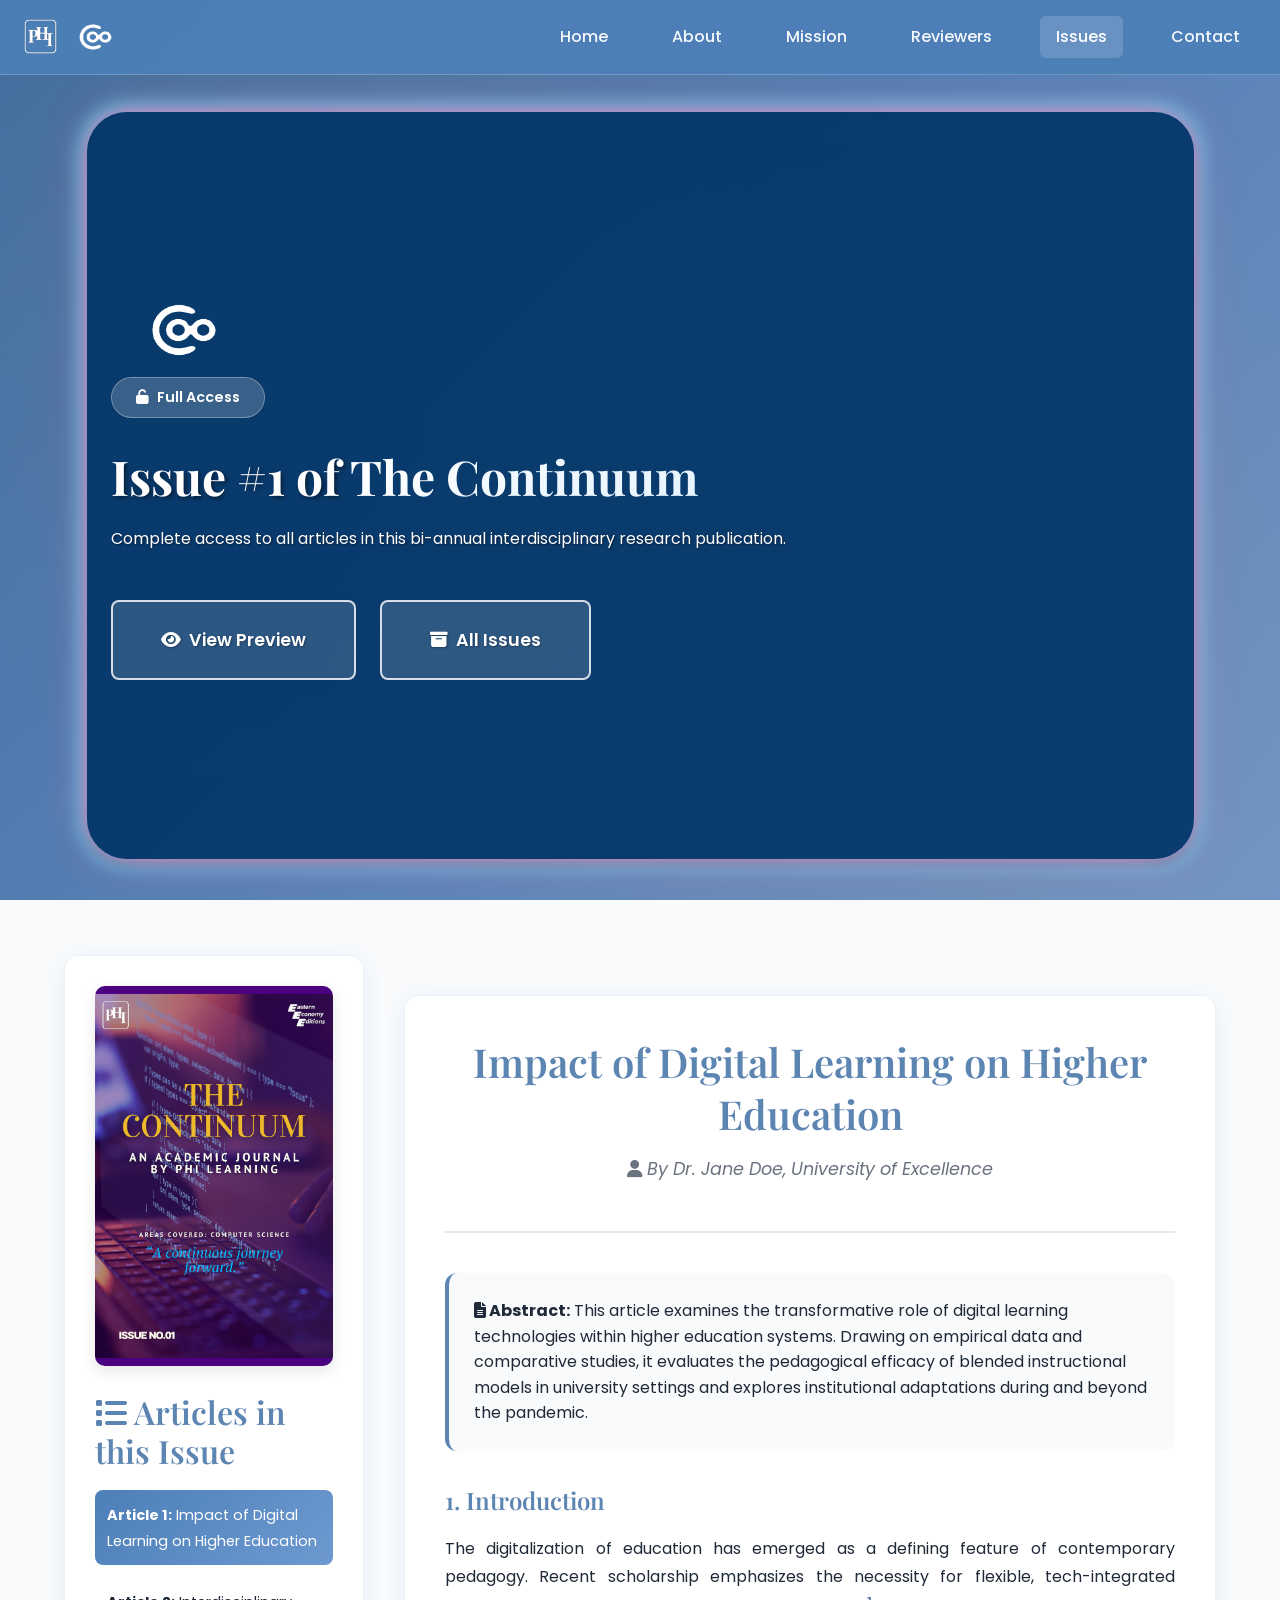
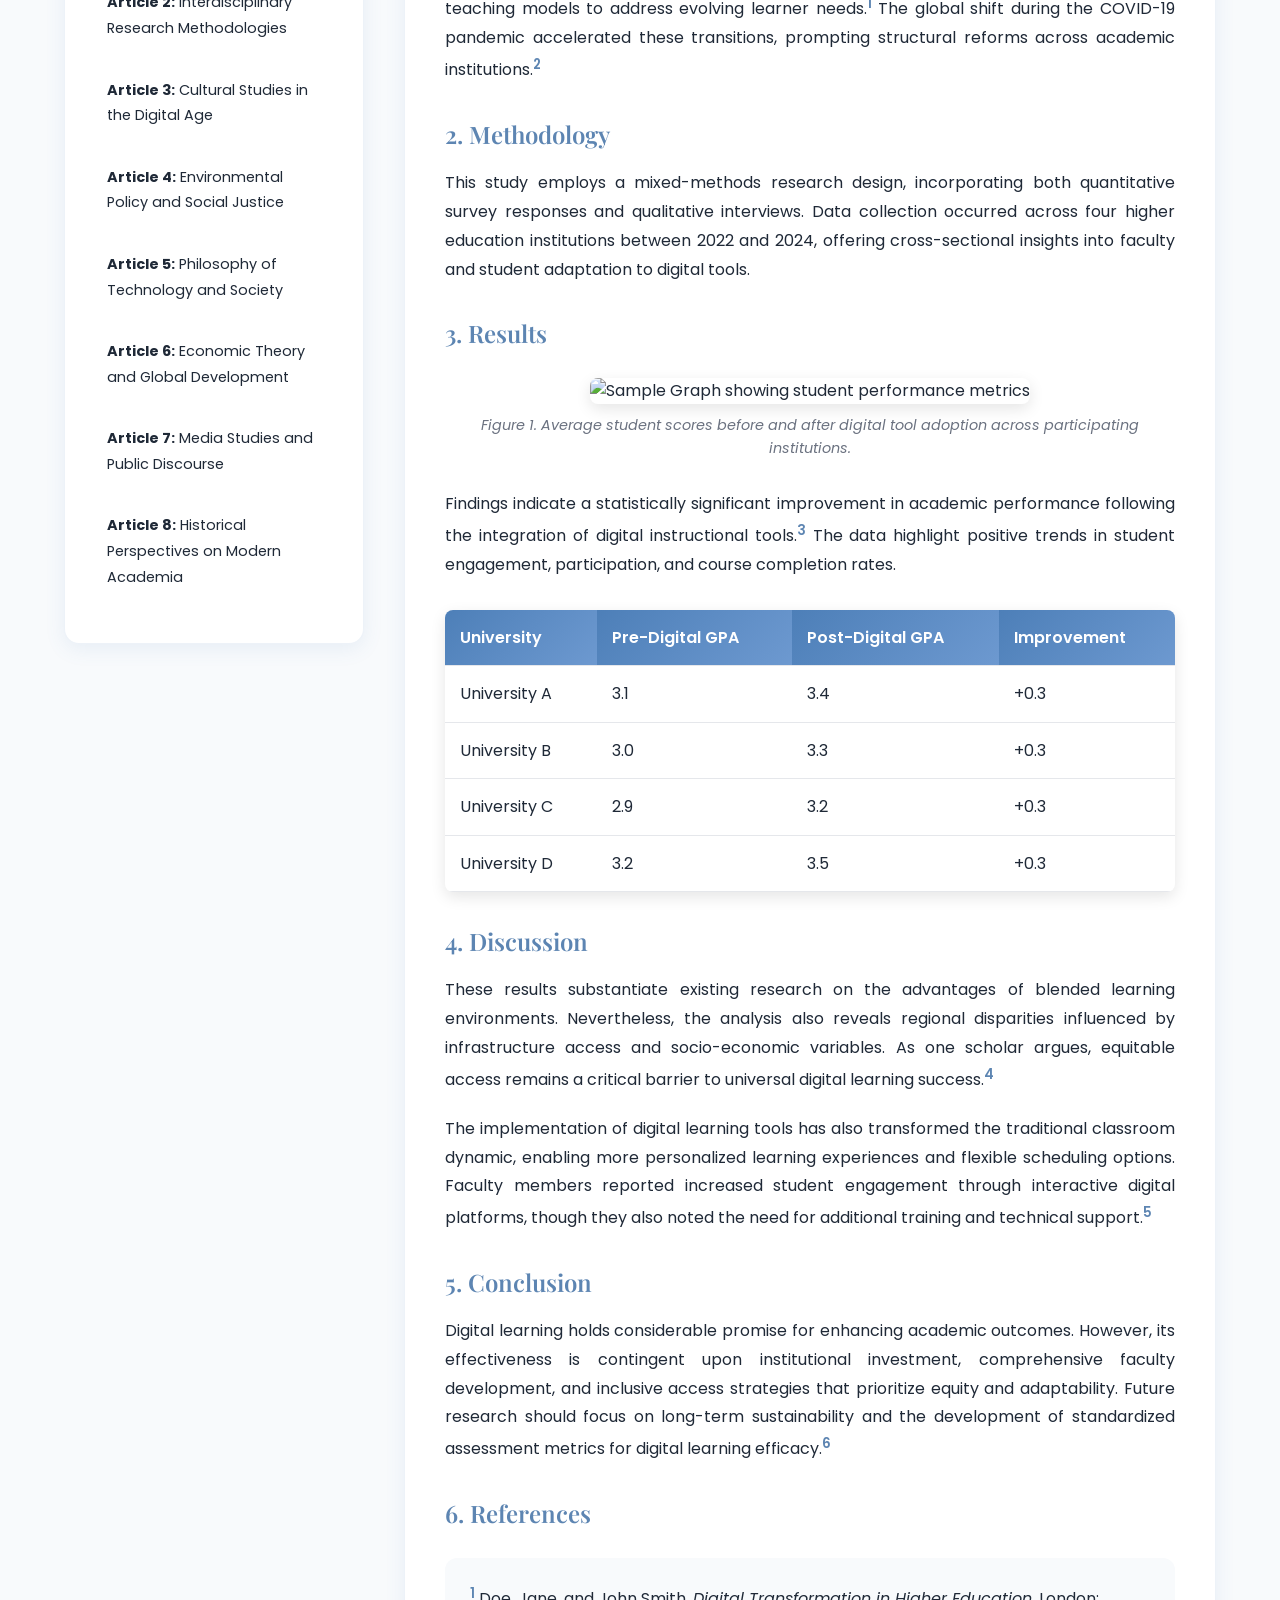
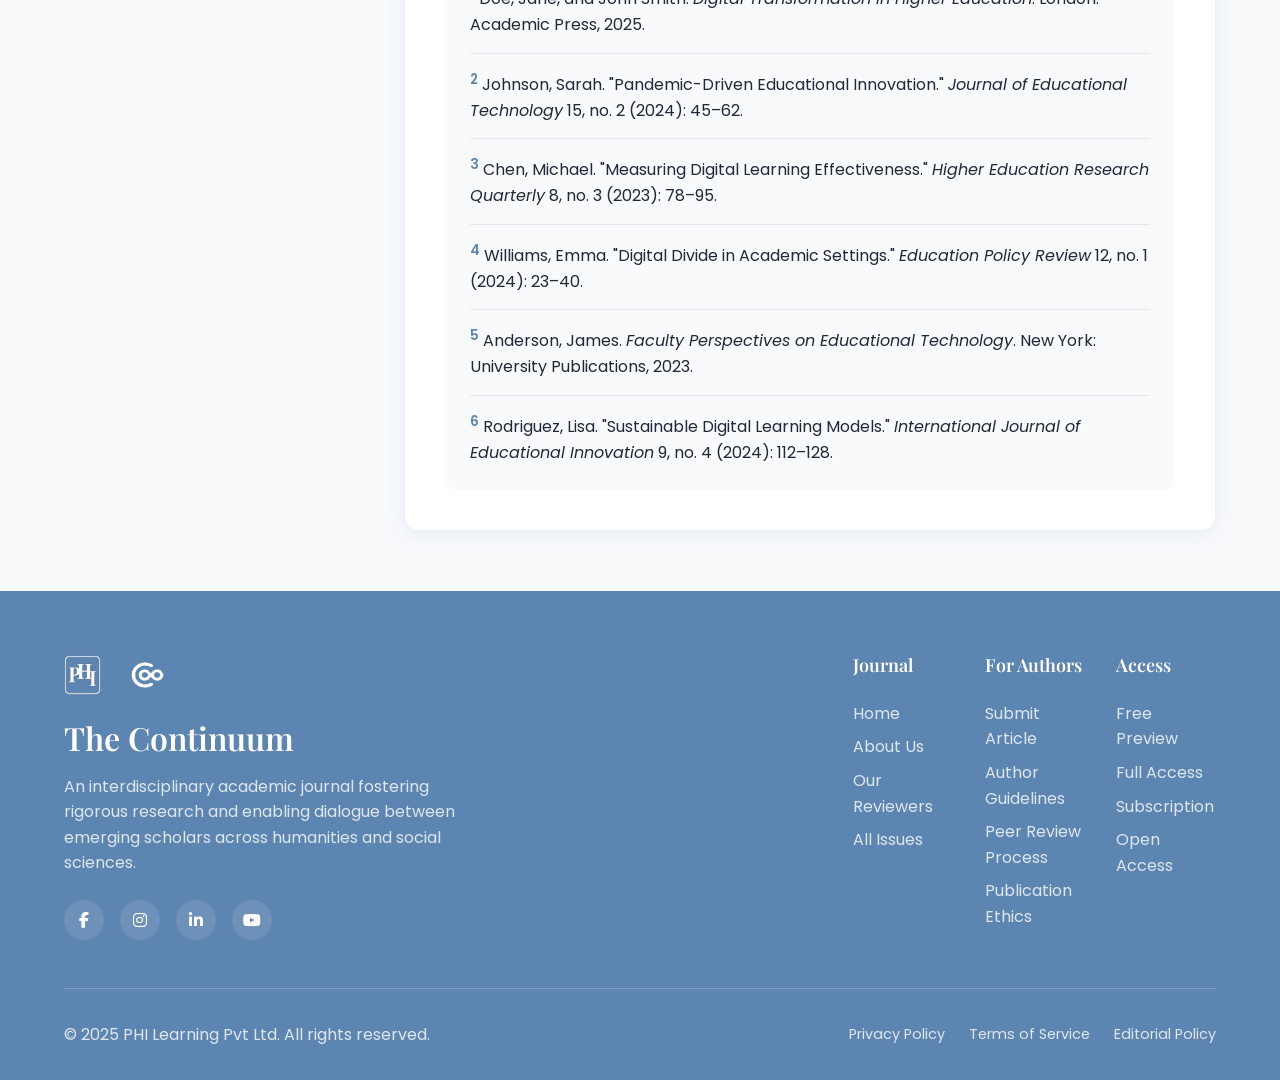
==== commit 4c8d738c: "New Changes" ====
--- a/full-access.html
+++ b/full-access.html
@@ -327,7 +327,7 @@
                         <i class="fas fa-eye"></i>
                         View Preview
                     </a>
-                    <a href="all-issues.html" class="btn btn-outline btn-large">
+                    <a href="all-issues.php" class="btn btn-outline btn-large">
                         <i class="fas fa-archive"></i>
                         All Issues
                     </a>
@@ -583,4 +583,4 @@
     <script src="https://cdnjs.cloudflare.com/ajax/libs/aos/2.3.4/aos.js"></script>
     <script src="intro-script.js"></script>
 </body>
-</html>
+</html>
--- a/intro-styles.css
+++ b/intro-styles.css
@@ -305,6 +305,82 @@
 .nav-link.active {
     color: white;
     background: rgba(255, 255, 255, 0.15); /* Slightly more visible on lighter background */
+}
+
+/* Dropdown Menu Styles */
+.nav-dropdown {
+    position: relative;
+    display: flex;
+    align-items: center;
+}
+
+.nav-dropdown-toggle {
+    display: flex;
+    align-items: center;
+    gap: 6px;
+    cursor: pointer;
+    background: none;
+    border: none;
+    outline: none;
+    padding: var(--space-sm) var(--space-md);
+    color: rgba(255, 255, 255, 0.95);
+    font-weight: 500;
+    font-size: 1rem;
+    font-family: inherit;
+    transition: var(--transition-medium);
+}
+
+.nav-dropdown-toggle:hover {
+    color: white;
+    background: rgba(255, 255, 255, 0.15);
+    border-radius: 0.375rem;
+}
+
+.nav-dropdown-toggle i {
+    font-size: 0.75rem;
+    transition: transform 0.3s ease;
+}
+
+.nav-dropdown-toggle.active i {
+    transform: rotate(180deg);
+}
+
+.nav-dropdown-menu {
+    position: absolute;
+    top: 100%;
+    left: 0;
+    background: rgba(30, 58, 109, 0.98);
+    border: 1px solid rgba(255, 255, 255, 0.1);
+    border-radius: 0.5rem;
+    min-width: 200px;
+    opacity: 0;
+    visibility: hidden;
+    transform: translateY(-10px);
+    transition: all 0.3s ease;
+    margin-top: 8px;
+    box-shadow: 0 4px 12px rgba(0, 0, 0, 0.15);
+    z-index: 1001;
+}
+
+.nav-dropdown-menu.active {
+    opacity: 1;
+    visibility: visible;
+    transform: translateY(0);
+}
+
+.nav-dropdown-item {
+    display: block;
+    padding: var(--space-md) var(--space-lg);
+    color: rgba(255, 255, 255, 0.95);
+    text-decoration: none;
+    transition: var(--transition-medium);
+    font-weight: 500;
+    font-size: 0.95rem;
+}
+
+.nav-dropdown-item:hover {
+    background: rgba(255, 255, 255, 0.15);
+    color: white;
 }
 
 .nav-cta {
